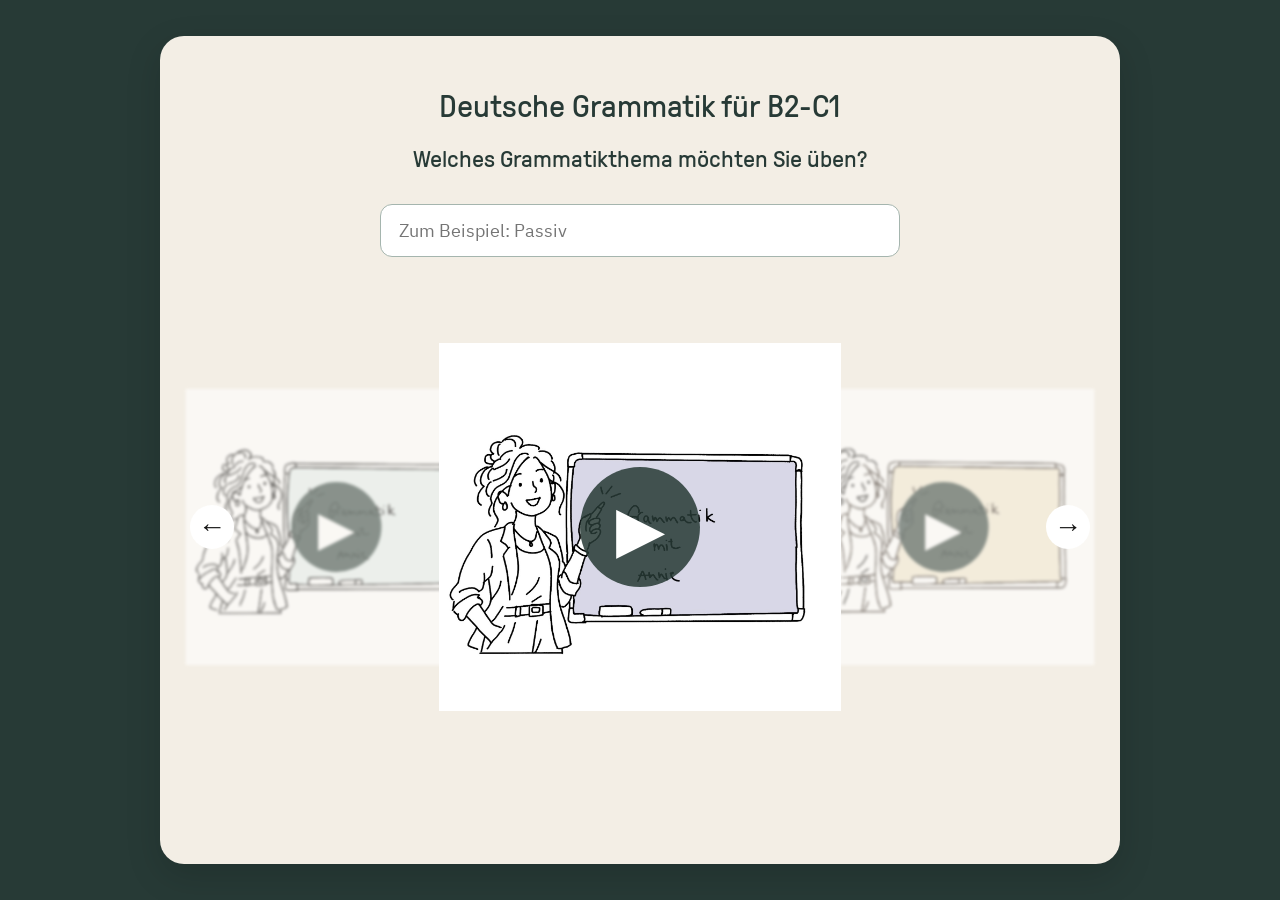
==== index.html @ 0ae9a08c "Add files via upload" ====
<!DOCTYPE html>
<html lang="de">
<head>
  <meta charset="UTF-8">
  <meta name="robots" content="noindex">
  <meta name="viewport" content="width=device-width, initial-scale=1">
  <meta name="description" content="Carousel">
  <link rel="stylesheet" href="style.css">
  <script src="script.js" defer></script>
  <title>Grammatik B2-C1</title>
</head>
<body>
	<div class="seitenkarte">

  <header>
    <h1>Deutsche Grammatik für B2-C1</h1>
  </header>
  <main>
    <section aria-labelledby="suche-titel">
      <h2 id="suche-titel">Welches Grammatikthema möchten Sie üben?</h2>

      <input
        type="search"
        id="themensuche"
		aria-labelledby="suche-titel"
        placeholder="Zum Beispiel: Passiv"
      >
	  <ul id="suchergebnisse" hidden></ul>
	  <p id="suchstatus" role="status"></p>
    </section>

    <section class="bilder">
	<div class="carousel" data-carousel>
	
	<ul data-slides>
		<li class="slide"
		data-active
		data-thema="Vorgangspassiv"
		data-suchbegriffe="Passiv Vorgangspassiv PartizipII Partizip2  ">
		
		<a href="vorgangspassiv.html"
		class="themenvorschau"
		aria-label="Grammatikseite öffnen">
		<img src="./bilder/prototyp1.jpg" alt="Vorgangspassiv">
		<span class="play-symbol" aria-hidden="true">▶</span>
		</a>
		</li>
		
		<li class="slide"
		data-thema="Adverbialsätze"
		data-suchbegriffe="Adverb Nebensatz Konzessiv Kausal Adversiv Konditional Temporal Adverbial Adverbialsatz Adverbialsätze">
		
		<a href="adverbialsaetze.html"
		class="themenvorschau"
		aria-label="Grammatikseite öffnen">
		<img src="./bilder/prototyp2.jpg" alt="Adverbialsätze">
		<span class="play-symbol" aria-hidden="true">▶</span>
		</a>
		</li>
		
		<li class="slide"
		data-thema="Adjektivdeklination"
		data-suchbegriffe="Adjektive Adjektiv Deklination Adjektivdeklination Signalendung">
		
		<a href="adjektivdeklination.html"
		class="themenvorschau"
		aria-label="Grammatikseite öffnen">
		<img src="./bilder/prototyp3.jpg" alt="Adjektivdeklination">
		<span class="play-symbol" aria-hidden="true">▶</span>
		</a>
		</li>
		
		<li class="slide"
		data-thema="Partizipialattribute"
		data-suchbegriffe="Partizip Partizip1 PartizipI PartizipII Partizip2 Partizipien Attribut Attribute Adjektiv Deklination">
		
		<a href="partizipialattribut.html"
		class="themenvorschau"
		aria-label="Grammatikseite öffnen">
		<img src="./bilder/prototyp4.jpg" alt="Partizipialattribute">
		<span class="play-symbol" aria-hidden="true">▶</span>
		</a>
		</li>
	</ul>
	
			<button class="button-prev" data-carousel-button="prev">
			&#8592;
		</button>
		<button class="button-next" data-carousel-button="next">
			&#x2192;
		</button>
	</div>
    </section>
  </main>
  </div>
</body>
</html>
---- style.css ----
*, *::before, *::after {
    box-sizing: border-box;
}

@font-face {
	font-family: "IBM Plex Sans";
	src: url("./fonts/IBMPlexSans-Regular.ttf") format("truetype");
	font-weight: 400;
	font-style: normal;
}

@font-face {
  font-family: "GT Pressura";
  src: url("./fonts/GT-Pressura-LG-Regular.ttf") format("truetype");
  font-weight: 400;
  font-style: normal;
}

.seitenkarte {
  box-sizing: border-box;
  max-width: 100%;
}

.seitenkarte img,
.seitenkarte video {
  max-width: 100%;
  height: auto;
}

.aufgabennavigation {
  flex-wrap: wrap;
}

body {
    margin: 0;
    min-height: 100vh;
    padding: 4vh 0;
    background-color: #273a36;
    color: #273a36;
    font-family: "IBM Plex Sans", sans-serif;
}

.seitenkarte {
    width: 75%;
    min-height: 92vh;
    margin: 0 auto;
    padding: 32px 20px;
    background-color: #f3eee5;
    border-radius: 24px;
    box-shadow: 0 12px 35px rgb(0 0 0 / 15%);
}

h1,
h2 {
    font-family: "GT Pressura", sans-serif;
    font-weight: 400;
}

header {
    text-align: center;
}

.carousel {
    position: relative;
    width: min(100%, 1000px);
    height: clamp(240px, 45vw, 460px);
    margin: 40px auto;
    overflow: hidden;
}

.carousel > ul {
    margin: 0;
    padding: 0;
    list-style: none;
}

.slide {
    position: absolute;
    top: 50%;
    left: 50%;
    width: 60%;
    height: 80%;

    transform: translate(-50%, -50%) scale(0.75);
    opacity: 0;
    z-index: 0;
    pointer-events: none;

    transition:
        transform 400ms ease,
        opacity 400ms ease,
        filter 400ms ease;
}

.slide img {
    display: block;
    width: 100%;
    height: 100%;
    object-fit: contain;
}

.slide[data-active] {
    transform: translate(-50%, -50%) scale(1);
    opacity: 1;
    filter: none;
    z-index: 3;
    pointer-events: auto;
}

.slide[data-position="left"] {
    transform: translate(-105%, -50%) scale(0.75);
    opacity: 0.6;
    filter: blur(2px);
    z-index: 1;
}

.slide[data-position="right"] {
    transform: translate(5%, -50%) scale(0.75);
    opacity: 0.6;
    filter: blur(2px);
    z-index: 1;
}

.slide > a {
    display: block;
    width: 100%;
    height: 100%;
}

.slide:not([data-active]) {
    visibility: hidden;
}

.slide[data-position="left"],
.slide[data-position="right"] {
    visibility: visible;
}

.button-prev,
.button-next {
    position: absolute;
    top: 50%;
    transform: translateY(-50%);
    z-index: 4;

    width: 44px;
    height: 44px;
    border: none;
    border-radius: 50%;
    background: #ffffff;
    color: #171716;
    font-size: 28px;
    cursor: pointer;
}

.button-prev {
    left: 10px;
}

.button-next {
    right: 10px;
}

.button-prev:hover,
.button-next:hover {
    background: #d8d7e8;
}

.themenvorschau {
  position: relative;
  display: block;
  width: 100%;
  height: 100%;
}

section[aria-labelledby="suche-titel"] {
    text-align: center;
}

#themensuche {
    width: 80%;
    max-width: 520px;
    padding: 14px 18px;
    margin-top: 12px;

    font: inherit;
    font-size: 18px;
    color: #273a36;
    background: #fff;
    border: 1px solid #a5b5ae;
    border-radius: 12px;
}

#suchergebnisse {
    width: 80%;
    max-width: 520px;
    margin: 12px auto;
    padding: 0;
    list-style: none;
    text-align: left;
}

#suchergebnisse a {
    display: block;
    padding: 12px 16px;
    margin-top: 6px;
    border-radius: 8px;
    background: #fff;
    color: #273a36;
    text-decoration: none;
}

#suchergebnisse a:hover,
#suchergebnisse a:focus-visible {
    background: #d8d7e8;
}

.buttonfuerlinks {
  display: flex;
  justify-content: center;
  align-items: center;
  flex-wrap: wrap;
  gap: 20px;
  margin: 32px 0;
}

.linkbutton {
  padding: 12px 20px;
  border: none;
  border-radius: 8px;
  background-color: #c6d8d9;
  color: #000000;
  font-size: 16px;
  text-align: center;
  text-decoration: none;
}

.linkbutton:focus-visible,
.aufgabennavigation button:focus-visible {
  outline: 3px solid #273a36;
  outline-offset: 4px;
}

.satzanalyse-scroll {
    max-width: 100%;
    overflow-x: auto;
    margin: 32px 0;
    padding-bottom: 12px;
}

.satzanalyse {
    display: grid;
    grid-template-columns: repeat(6, max-content);
    gap: 6px 5px;
    width: max-content;
    padding-right: 240px;
    text-align: left;
    line-height: 1.5;
}

.satznummer {
    grid-column: 1;
    grid-row: 1;
    margin-right: 10px;
}

.satzteil {
    grid-column: var(--spalte);
    grid-row: 1;
    white-space: nowrap;
}

.satzanalyse .erklaerung {
    grid-column: var(--spalte);
    grid-row: var(--zeile);
}

.erklaerung_mit_bild {
    display: grid;
    grid-template-columns: 1fr 50%;
    align-items: center;
    gap: 24px;
    margin: 0 0 24px;
}

.erklaerung_mit_bild h2 {
    margin: 0 0 12px;
    text-align: left;
}

.erklaerung_mit_bild p {
    margin: 0;
    text-align: left;
}

.erklaerung_mit_bild img {
    display: block;
    width: 100%;
    height: auto;
    margin: 0;
}

@media (max-width: 600px) {
    .erklaerung_mit_bild {
        grid-template-columns: 1fr;
        gap: 16px;
    }

    .erklaerung_mit_bild img {
        max-width: 300px;
    }
}

.satzanalyse .subjekt {
    color: #285ba6;
}

.satzanalyse .verb {
    color: #171716;
}

.satzanalyse .objekt {
    color: #477323;
}

.satzanalyse .agens {
    color: #a34b16;
}

.satzanalyse .präposition {
    color: #b33232;
}

.grammatikerklaerung {
	text-align: justify;
	color: #000000;
	font-size: 1em;
	line-height: 1.5;
}

.grammatikerklaerung img {
    display: block;
    width: 100%;
    max-width: 500px;
    height: auto;
    margin: 24px auto;
	outline: 1px solid #273a36; 
}

.grammatiktabelle {
	width: 100%;
	table-layout: auto;
	border-collapse: collapse;
	font-size: 1em;
	color: #000000;
	text-align: left;
}

.grammatiktabelle th,
.grammatiktabelle td {
	border: 1px solid #a5b5ae;
	padding: 12px 16px;
	vertical-align: top;
}

.grammatiktabelle th {
	background-color: #c6d8d9;
	color: #000000;
}

/* hier #ffffff, falls doch einfarbig weißer Hintergrund gewünscht*/
.grammatiktabelle td {
	background-color: #FDFCFA;
}

.grammatiktabelle td.hervorgehoben {
	background-color: #d8d7e8;
}

.grammatiktabelle-adverbial {
  width: 100%;
  table-layout: fixed;
}

.grammatiktabelle-adverbial thead th:nth-child(1) {
  width: 20%;
}

.grammatiktabelle-adverbial thead th:nth-child(2) {
  width: 38%;
}

.grammatiktabelle-adverbial thead th:nth-child(3) {
  width: 42%;
}

.satzbau-kasten {
    background-color: #FDFCFA;
    border: 1px solid #a5b5ae;
    padding: 12px 16px;
}

.unterueberschrift {
	text-align: center;
	color: #000000;
	font-size: 0.75em;
	line-height: 3;
}

.videovorschau {
	position: relative;
	display: block;
	width: 100%;
	max-width: 500px;
	margin: 24px auto;
	padding: 0;
}

.play-symbol {
  position: absolute;
  top: 50%;
  left: 50%;
  transform: translate(-50%, -50%);

  display: grid;
  place-items: center;

  width: 120px;
  height: 120px;
  border-radius: 50%;

  background-color: rgb(39 58 54 / 85%);
  color: white;
  font-size: 64px;
  line-height: 1;
  pointer-events: none;
}

.videovorschau img {
	display: block;
	width: 100%;
	height: auto;
	margin: 0;
}

.erklaervideo .video-gif {
	display: block;
	width: min(100%, 700px);
	height: auto;
	margin: 24px auto;
	border-radius: 16px;
}

.erklaervideo [hidden] {
	display:none;
}

.irgendein_link {
  display: inline-block;
  margin-top: 32px;
  margin-bottom: 16px;
  margin-left: 20px;
}

.aufgabennavigation {
  display: flex;
  justify-content: space-between;
  align-items: center;
  flex-wrap: wrap;
  gap: 16px;
  margin-top: 20px;
  margin-bottom: 24px;
  font-size: 1em;
}

.aufgabennavigation button {
  padding: 12px 20px;
  border: none;
  border-radius: 8px;
  background-color: #273a36;
  color: #fff;
  font-size: 16px;
  font: inherit;
  cursor: pointer;
}

.aufgabenstand {
	font-size: 20px;
}

.aufgabenkarussell {
  width: 100%;
  max-width: 900px;
  margin: 32px auto;
}

.aufgabenkarte {
  padding: 24px;
  background-color: #fff;
  border-radius: 16px;
}

.aufgabenkarussell [hidden] {
  display: none;
}

.grammatikaufgabe {
  margin: 32px 0;
  color: #000000;
  font-size: 1em;
}

.grammatikaufgabe h2 {
	font-size: 1.4em;
}

.beispielsatz {
  margin-top: 24px;
  margin-bottom: 24px;
}

.lueckentext {
  background-color: #ffffff;
  border: 1px solid #d8d7e8;
  border-radius: 12px;
  padding: 20px 20px 20px 48px;
  line-height: 1.8;
}

.lueckentext li + li {
  margin-top: 24px;
}

.lueckentext .satzende {
  white-space: nowrap;
}

.lueckentext input.luecke-richtig {
  border: 2px solid #39704d;
  background-color: #edf6ef;
}

.lueckentext input.luecke-falsch {
  border: 2px dashed #a91d06;
  background-color: #fff1ee;
}

#lueckentext-pruefen {
  display: block;
  width: fit-content;
  margin-inline: auto;
}

#passiv-vorher-nachher [data-schreibfeld] {
  margin-top: 0.8rem;
}

#passiv-vorher-nachher .passiv-zuordnung {
  display: block;
}

#passiv-vorher-nachher .passiv-verbliste {
  display: flex;
  flex-wrap: wrap;
  gap: 0.6rem;
  margin-bottom: 1.5rem;
}

#passiv-vorher-nachher .passiv-verb[aria-pressed="true"] {
  outline: 3px solid #51466c;
  outline-offset: 2px;
}

#passiv-vorher-nachher .passiv-satz {
  display: block;
  width: 100%;
  padding: 0.75rem;
  font: inherit;
  text-align: left;
  color: inherit;
  background: white;
  border: 1px solid #c6d8d9;
  border-radius: 0.5rem;
  cursor: pointer;
}

#passiv-vorher-nachher .passiv-verb {
  font: inherit;
  padding: 0.5rem 0.8rem;
  border: 1px solid #938eac;
  border-radius: 0.5rem;
  background-color: #c6d8d9;
  color: #302c42;
}


#passiv-vorher-nachher [data-schreibfeld] textarea {
  display: block;
  width: 100%;
  max-width: none;
  box-sizing: border-box;
  resize: vertical;
}

#passiv-vorher-nachher [data-schreibfeld]:not([hidden]) {
  margin-top: 1rem;
  margin-bottom: 1.5rem;
}

button[data-zuordnung-pruefen]:not([hidden]),
button[data-loesungen-zeigen]:not([hidden]) {
  display: block;
  width: fit-content;
  margin: 1.5rem auto 1rem;
  padding: 0.75rem 1.5rem;
}

.aufgabenkarte > button[data-enter-bestaetigen] {
    display: block;
    width: fit-content;
    margin: 24px auto 0;
}

[data-satzpaare] [data-ergebnis="richtig"] [data-zugeordnet] {
  color: #176b3a;
}

[data-satzpaare] [data-ergebnis="falsch"] [data-zugeordnet] {
  color: #b42318;
}

.c1-markierung {
    display: inline-block;
    border: 1px solid #d72305;
    border-radius: 4px;
    padding: 0.1em 0.4em;
    margin-left: 0.25em;
    font-size: 0.75em;
    line-height: 1.2;
    vertical-align: middle;
}

@media (max-width: 600px) {
  .seitenkarte {
    padding-inline: 12px;
  }

  .lueckentext {
    padding: 16px 12px 16px 32px;
  }

  .lueckentext input {
    box-sizing: border-box;
    max-width: 100%;
    min-height: 36px;
    font-size: 16px;
  }

  .lueckentext .satzende {
    white-space: normal;
  }
}
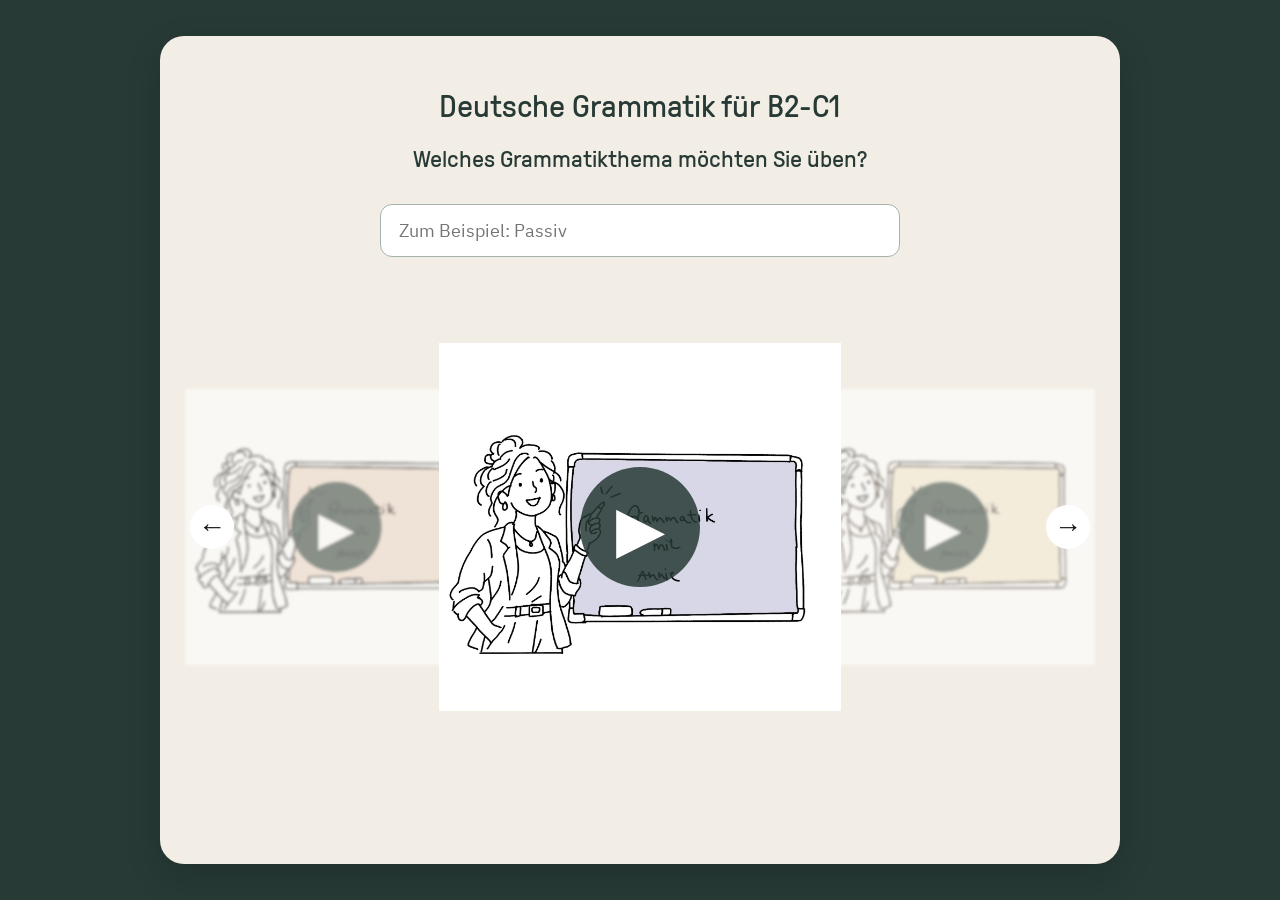
==== commit 3f1ba8fe: "Update index.html" ====
--- a/index.html
+++ b/index.html
@@ -81,6 +81,18 @@
 		<span class="play-symbol" aria-hidden="true">▶</span>
 		</a>
 		</li>
+
+		<li class="slide"
+		data-thema="Nominalisierung"
+		data-suchbegriffe="Nominal Verbal Nomen Verb Verben Substantiv Substantive Nominalstil Verbalstil Nominalisierung">
+		
+		<a href="nominalisierung.html"
+		class="themenvorschau"
+		aria-label="Grammatikseite öffnen">
+		<img src="./bilder/prototyp5.jpg" alt="Partizipialattribute">
+		<span class="play-symbol" aria-hidden="true">▶</span>
+		</a>
+		</li>
 	</ul>
 	
 			<button class="button-prev" data-carousel-button="prev">
@@ -94,4 +106,4 @@
   </main>
   </div>
 </body>
-</html>+</html>
--- a/style.css
+++ b/style.css
@@ -213,6 +213,12 @@
 #suchergebnisse a:hover,
 #suchergebnisse a:focus-visible {
     background: #d8d7e8;
+}
+
+#suchergebnisse a:focus {
+    background-color: #c6d8d9;
+    outline: 2px solid #273a36;
+    outline-offset: 2px;
 }
 
 .buttonfuerlinks {
@@ -659,4 +665,4 @@
   .lueckentext .satzende {
     white-space: normal;
   }
-}+}
